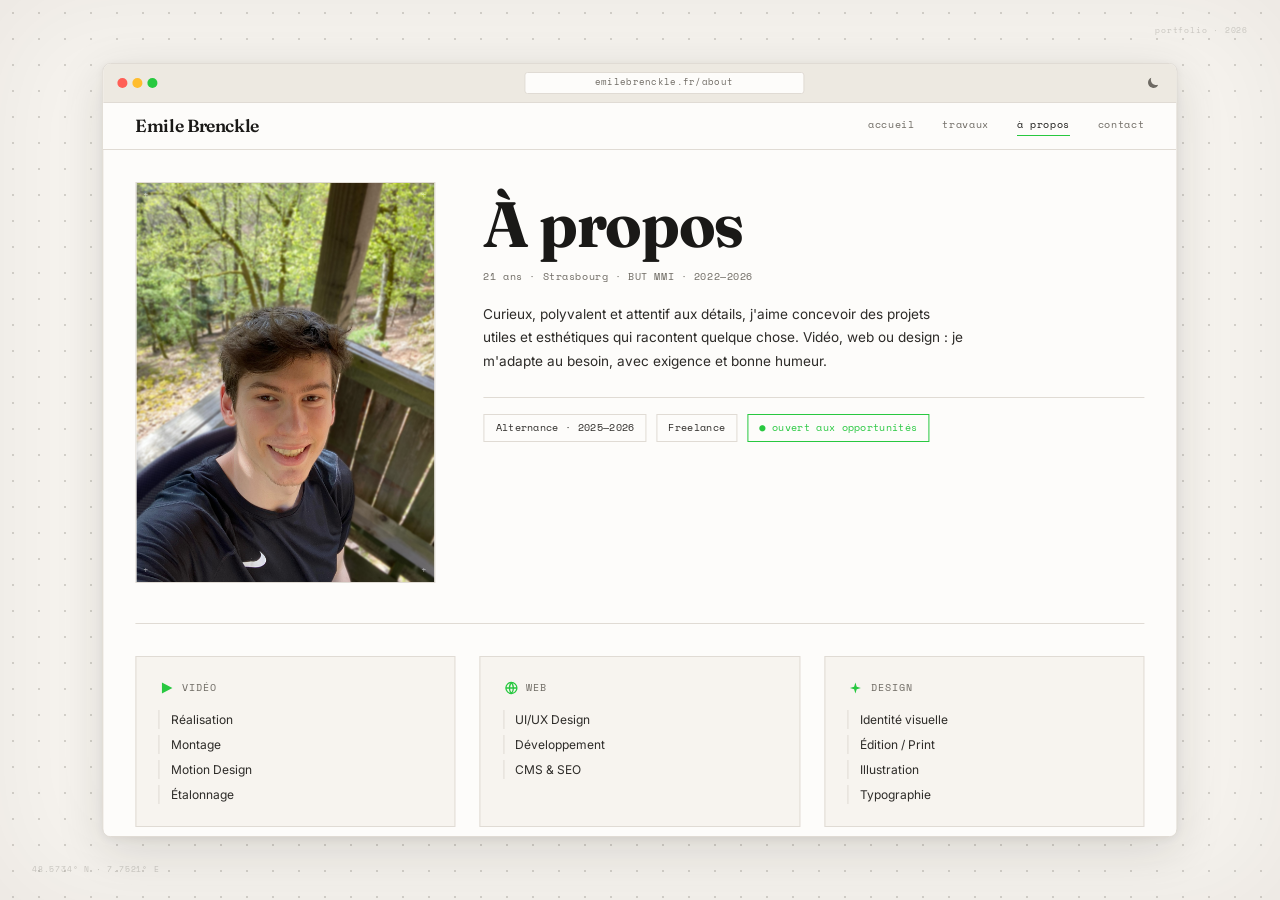
==== about.html @ 8795e7a4 "Initial commit — portfolio Emile Brenckle Site statique HTML/CSS/JS complet : accueil, travaux, à pr" ====
<!DOCTYPE html>
<html lang="fr">
<head>
  <meta charset="UTF-8"/>
  <meta name="viewport" content="width=device-width, initial-scale=1.0"/>
  <title>À propos — Emile Brenckle</title>
  <meta name="description" content="Emile Brenckle, 21 ans, Strasbourg. Étudiant BUT MMI polyvalent : vidéo, web, design graphique, motion design et 3D. Disponible en alternance et freelance."/>
  <link rel="stylesheet" href="css/styles.css"/>
</head>
<body>
<div class="page">
  <div class="browser">

    <div class="browser__bar">
      <div class="browser__dots">
        <div class="browser__dot browser__dot--red"></div>
        <div class="browser__dot browser__dot--yellow"></div>
        <div class="browser__dot browser__dot--green"></div>
      </div>
      <div class="browser__url">emilebrenckle.fr/about</div>
      <button class="theme-btn" id="theme-toggle" title="Mode sombre">☽</button>
    </div>

    <header class="site-header">
      <a href="index.html" class="site-logo">Emile Brenckle</a>
      <nav class="site-nav">
        <a href="index.html">accueil</a>
        <a href="work.html">travaux</a>
        <a href="about.html" class="active">à propos</a>
        <a href="contact.html">contact</a>
      </nav>
    </header>

    <main style="background:var(--white);padding:2rem">

      <!-- ── Two-column layout ─────────────────────────────────── -->
      <div class="about-layout" style="margin-bottom:2.5rem">

        <!-- Portrait -->
        <div id="portrait"></div>

        <!-- Bio -->
        <div style="display:flex;flex-direction:column;gap:1.5rem;padding-top:.5rem">
          <div>
            <h1 style="font-family:var(--hand);font-size:clamp(3rem,5vw,4rem);font-weight:700;color:var(--ink);line-height:1.05;letter-spacing:-.02em;margin-bottom:.7rem">
              À propos
            </h1>
            <p style="font-family:var(--mono);font-size:.6rem;color:var(--grey-mid);letter-spacing:.06em;margin-bottom:1.2rem">
              21 ans · Strasbourg · BUT MMI · 2022—2026
            </p>
            <p style="font-family:var(--body);font-size:.85rem;color:var(--ink-soft);line-height:1.7;max-width:480px">
              Curieux, polyvalent et attentif aux détails, j'aime concevoir des projets
              utiles et esthétiques qui racontent quelque chose. Vidéo, web ou design :
              je m'adapte au besoin, avec exigence et bonne humeur.
            </p>
          </div>

          <!-- Disponibilité -->
          <div style="display:flex;flex-wrap:wrap;gap:.6rem;padding-top:1rem;border-top:1px solid var(--grey-border)">
            <span style="font-family:var(--mono);font-size:.65rem;color:var(--ink-soft);border:1px solid var(--grey-border);padding:.3rem .7rem;letter-spacing:.03em">Alternance · 2025—2026</span>
            <span style="font-family:var(--mono);font-size:.65rem;color:var(--ink-soft);border:1px solid var(--grey-border);padding:.3rem .7rem;letter-spacing:.03em">Freelance</span>
            <span style="font-family:var(--mono);font-size:.65rem;color:var(--orange);border:1px solid var(--orange);padding:.3rem .7rem;letter-spacing:.03em">● ouvert aux opportunités</span>
          </div>
        </div>
      </div>

      <!-- ── Skills ─────────────────────────────────────────────── -->
      <hr class="sep" style="margin-bottom:2rem"/>

      <div class="grid-3">

        <div class="skill-card">
          <div class="skill-card__head">
            <span class="skill-card__icon"><svg width="14" height="14" viewBox="0 0 14 14" fill="none" xmlns="http://www.w3.org/2000/svg"><polygon points="2.5,1.5 13,7 2.5,12.5" fill="currentColor"/></svg></span>
            <span class="skill-card__title">vidéo</span>
          </div>
          <ul class="skill-card__list">
            <li>Réalisation</li>
            <li>Montage</li>
            <li>Motion Design</li>
            <li>Étalonnage</li>
          </ul>
        </div>

        <div class="skill-card">
          <div class="skill-card__head">
            <span class="skill-card__icon"><svg width="14" height="14" viewBox="0 0 14 14" fill="none" xmlns="http://www.w3.org/2000/svg"><circle cx="7" cy="7" r="5.5" stroke="currentColor" stroke-width="1.3"/><path d="M7 1.5C7 1.5 5 4 5 7C5 10 7 12.5 7 12.5M7 1.5C7 1.5 9 4 9 7C9 10 7 12.5 7 12.5M1.5 7H12.5" stroke="currentColor" stroke-width="1.3"/></svg></span>
            <span class="skill-card__title">web</span>
          </div>
          <ul class="skill-card__list">
            <li>UI/UX Design</li>
            <li>Développement</li>
            <li>CMS & SEO</li>
          </ul>
        </div>

        <div class="skill-card">
          <div class="skill-card__head">
            <span class="skill-card__icon"><svg width="14" height="14" viewBox="0 0 14 14" fill="none" xmlns="http://www.w3.org/2000/svg"><path d="M7 1.5L8.3 5.7L12.5 7L8.3 8.3L7 12.5L5.7 8.3L1.5 7L5.7 5.7Z" fill="currentColor"/></svg></span>
            <span class="skill-card__title">design</span>
          </div>
          <ul class="skill-card__list">
            <li>Identité visuelle</li>
            <li>Édition / Print</li>
            <li>Illustration</li>
            <li>Typographie</li>
          </ul>
        </div>

      </div>

      <!-- Stack technique -->
      <div style="margin-top:1.75rem;padding-top:1.5rem;border-top:1px solid var(--grey-border)">
        <span class="label" style="display:block;margin-bottom:1rem">outils</span>
        <div class="about-tools" style="display:flex;flex-wrap:wrap;gap:1rem;align-items:flex-start">
          <img src="img/icons/figma.svg" width="32" height="32" alt="Figma"/>
          <img src="img/icons/ai.svg" width="32" height="32" alt="Illustrator"/>
          <img src="img/icons/ps.svg" width="32" height="32" alt="Photoshop"/>
          <img src="img/icons/id.svg" width="32" height="32" alt="InDesign"/>
          <img src="img/icons/ae.svg" width="32" height="32" alt="After Effects"/>
          <img src="img/icons/pr.svg" width="32" height="32" alt="Premiere Pro"/>
        </div>
      </div>
    </main>

    <!-- Internal footer -->
    <div class="internal-footer" style="border-top:1px solid var(--grey-border);padding:.85rem 2rem;display:flex;justify-content:space-between;align-items:center;background:var(--white)">
      <span style="font-family:var(--mono);font-size:.6rem;color:var(--grey-mid);letter-spacing:.06em">en ce moment :</span>
      <span style="font-family:var(--hand);font-size:1.1rem;color:var(--ink)">
        Identité Silence ça Tourne → <span style="color:var(--orange)">2025</span>
      </span>
    </div>

    <footer class="site-footer">
      <span>© 2026 · Strasbourg</span>
      <div class="site-footer__links">
        <a href="https://www.instagram.com/emile_brk/" target="_blank" rel="noopener noreferrer">Instagram</a>
        <a href="https://www.linkedin.com/in/emile-brenckle" target="_blank" rel="noopener noreferrer">LinkedIn</a>
        <a href="mailto:emile.brenckle@gmail.com">Mail</a>
      </div>
      <span>Fait avec le cœur ♥</span>
    </footer>

  </div>
</div>

<script src="js/theme.js"></script>
<script src="js/projects.js"></script>
<script>
  document.getElementById('portrait').innerHTML = `
    <div style="position:relative;padding-top:133%;overflow:hidden;border:1px solid var(--grey-border)">
      <img src="img/IMG_Emile.jpg" alt="Emile Brenckle" style="position:absolute;inset:0;width:100%;height:100%;object-fit:cover;object-position:center top;display:block"/>
      <span style="position:absolute;top:5px;left:7px;font-family:var(--mono);font-size:.55rem;color:rgba(255,255,255,.5);pointer-events:none">+</span>
      <span style="position:absolute;top:5px;right:7px;font-family:var(--mono);font-size:.55rem;color:rgba(255,255,255,.5);pointer-events:none">+</span>
      <span style="position:absolute;bottom:5px;left:7px;font-family:var(--mono);font-size:.55rem;color:rgba(255,255,255,.5);pointer-events:none">+</span>
      <span style="position:absolute;bottom:5px;right:7px;font-family:var(--mono);font-size:.55rem;color:rgba(255,255,255,.5);pointer-events:none">+</span>
    </div>
  `;
</script>
</body>
</html>
---- css/styles.css ----
@import url('https://fonts.googleapis.com/css2?family=Caveat:wght@700&family=Fraunces:ital,opsz,wght@0,9..144,600;0,9..144,700;1,9..144,700&family=Inter:wght@400;500;600&family=Space+Mono:ital,wght@0,400;0,700;1,400&display=swap');

/* ─── Tokens ───────────────────────────────────────────────────────── */
:root {
  --cream:       #f7f4ef;
  --cream-dark:  #ede9e1;
  --ink:         #1a1917;
  --ink-soft:    #2d2b28;
  --grey-mid:    #6e6a63;
  --grey-light:  #d4cfca;
  --grey-border: #e0dbd4;
  --orange:      #28c840;
  --orange-lt:   #34d058;
  --white:       #fdfcfa;
  --hand:        'Fraunces', serif;
  --mono:        'Space Mono', monospace;
  --body:        'Inter', sans-serif;
  --ease:        cubic-bezier(.4,0,.2,1);
}

/* ─── Dark mode tokens ─────────────────────────────────────────────── */
[data-theme="dark"] {
  --cream:       #1c1b19;
  --cream-dark:  #131211;
  --ink:         #f0ece5;
  --ink-soft:    #d4cfc7;
  --grey-mid:    #8a8680;
  --grey-light:  #3a3835;
  --grey-border: #2e2c28;
  --white:       #211f1d;
}
/* Fraunces en dark : légèrement plus lourd pour compenser les déliés */
[data-theme="dark"] [style*="var(--hand)"],
[data-theme="dark"] .site-logo,
[data-theme="dark"] .card__title {
  font-weight: 700;
  -webkit-font-smoothing: antialiased;
}

[data-theme="dark"] .page {
  background-image: radial-gradient(circle, rgba(200,195,188,.14) 1.3px, transparent 1.3px);
  box-shadow: inset 0 0 120px rgba(0,0,0,.25);
}

[data-theme="dark"] .browser {
  box-shadow: 0 12px 48px rgba(0,0,0,.45), 0 2px 8px rgba(0,0,0,.25);
}

/* ─── Theme toggle button ──────────────────────────────────────────── */
.theme-btn {
  position: absolute;
  right: .85rem;
  top: 50%;
  transform: translateY(-50%);
  background: none;
  border: none;
  font-size: .85rem;
  line-height: 1;
  cursor: pointer;
  color: var(--grey-mid);
  padding: 2px 4px;
  border-radius: 3px;
  transition: color .2s, background .2s;
  display: flex;
  align-items: center;
  justify-content: center;
}
.theme-btn:hover { color: var(--ink); background: var(--grey-border); }

/* ─── Reset ────────────────────────────────────────────────────────── */
*, *::before, *::after { box-sizing: border-box; margin: 0; padding: 0; }
html { font-size: 16px; -webkit-font-smoothing: antialiased; }
body {
  background: var(--cream);
  color: var(--ink);
  font-family: var(--mono);
  font-size: .75rem;
  line-height: 1.6;
  overflow: hidden;
}
a { color: inherit; text-decoration: none; }
img, video { display: block; max-width: 100%; }
button { font-family: inherit; cursor: pointer; }

/* ─── Page canvas ──────────────────────────────────────────────────── */
@keyframes fadeUp {
  from { opacity: 0; transform: translate(-50%, calc(-50% + 14px)); }
  to   { opacity: 1; transform: translate(-50%, -50%); }
}
@keyframes wordUp {
  from { opacity: 0; transform: translateY(20px); }
  to   { opacity: 1; transform: translateY(0); }
}
.hero-word {
  display: block;
  animation: wordUp .6s var(--ease) both;
}
.hero-word:nth-child(1) { animation-delay: .2s; }
.hero-word:nth-child(2) { animation-delay: .38s; }

.tool-badge {
  font-family: var(--mono);
  font-size: .58rem;
  color: var(--ink-soft);
  border: 1px solid var(--grey-border);
  padding: .2rem .55rem;
  letter-spacing: .04em;
  transition: border-color .2s, color .2s;
}
.tool-badge:hover { border-color: var(--orange); color: var(--orange); }

.page {
  position: fixed;
  inset: 0;
  overflow: hidden;
  cursor: crosshair;
  background-color: var(--cream);
  background-image:
    radial-gradient(circle, rgba(138,134,127,.32) 1.3px, transparent 1.3px);
  background-size: 26px 26px;
  box-shadow: inset 0 0 120px rgba(26,25,23,.06);
}

.page::before {
  content: '48.5734° N · 7.7521° E';
  position: absolute;
  bottom: 1.5rem; left: 2rem;
  font-family: 'Space Mono', monospace;
  font-size: .5rem;
  color: rgba(138,134,127,.4);
  letter-spacing: .1em;
  pointer-events: none;
}
.page::after {
  content: 'portfolio · 2026';
  position: absolute;
  top: 1.5rem; right: 2rem;
  font-family: 'Space Mono', monospace;
  font-size: .5rem;
  color: rgba(138,134,127,.4);
  letter-spacing: .1em;
  pointer-events: none;
}

/* ─── Browser frame ────────────────────────────────────────────────── */
.browser {
  background: var(--white);
  border: 1px solid var(--grey-border);
  border-radius: 8px;
  box-shadow: 0 12px 48px rgba(26,25,23,.14), 0 2px 8px rgba(26,25,23,.06);
  overflow: hidden;
  position: absolute;
  top: 50%; left: 50%;
  transform: translate(-50%, -50%);
  width: 84vw;
  max-width: 1440px;
  max-height: 86vh;
  display: flex;
  flex-direction: column;
  animation: none;
  cursor: auto;
  transition: box-shadow .25s var(--ease);
}
@media (min-width: 601px) {
  .browser { animation: fadeUp .5s var(--ease) both; }
}

.browser.is-dragging {
  box-shadow: 0 28px 80px rgba(26,25,23,.22), 0 8px 24px rgba(26,25,23,.1);
  transition: none;
}

.browser__scroll {
  flex: 1;
  overflow-y: auto;
  overflow-x: hidden;
  min-height: 0;
}
.browser__scroll::-webkit-scrollbar { width: 4px; }
.browser__scroll::-webkit-scrollbar-track { background: transparent; }
.browser__scroll::-webkit-scrollbar-thumb { background: var(--grey-border); border-radius: 2px; }

.browser__bar {
  background: var(--cream-dark);
  border-bottom: 1px solid var(--grey-border);
  padding: .5rem .85rem;
  display: flex;
  align-items: center;
  gap: .5rem;
  min-height: 32px;
  cursor: grab;
  flex-shrink: 0;
  position: relative;
}
.browser__bar:active { cursor: grabbing; }
.browser__bar:hover::after {
  content: 'glisser';
  position: absolute;
  top: 2px; left: 50%; transform: translateX(-50%);
  font-family: 'Space Mono', monospace;
  font-size: .42rem;
  letter-spacing: .1em;
  color: var(--grey-light);
  pointer-events: none;
  text-transform: uppercase;
}

/* Resize handle */
.browser__resize {
  position: absolute;
  bottom: 0; right: 0;
  width: 18px; height: 18px;
  cursor: se-resize;
  z-index: 10;
  opacity: .35;
  transition: opacity .2s;
  border-right: 2px solid var(--grey-mid);
  border-bottom: 2px solid var(--grey-mid);
  border-radius: 0 0 6px 0;
  pointer-events: all;
}
.browser__resize:hover { opacity: .8; }

/* Canvas cursor dot */
.canvas-dot {
  position: fixed;
  top: -4px; left: -4px;
  width: 8px; height: 8px;
  border: 1px solid rgba(138,134,127,.55);
  border-radius: 50%;
  pointer-events: none;
  opacity: 0;
  transition: opacity .15s;
  z-index: 0;
  will-change: transform;
}
.browser__dots { display: flex; gap: 5px; flex-shrink: 0; }
.browser__dot {
  width: 10px; height: 10px;
  border-radius: 50%;
}
.browser__dot--red    { background: #ff5f56; }
.browser__dot--yellow { background: #ffbd2e; }
.browser__dot--green  { background: #27c93f; }
.browser__url {
  flex: 1;
  text-align: center;
  font-family: var(--mono);
  font-size: .58rem;
  color: var(--grey-mid);
  letter-spacing: .03em;
  background: var(--white);
  border: 1px solid var(--grey-border);
  border-radius: 3px;
  padding: .15rem .5rem;
  max-width: 280px;
  margin: 0 auto;
}

/* ─── Site header ──────────────────────────────────────────────────── */
.site-header {
  position: sticky;
  top: 0;
  z-index: 10;
  background: var(--white);
  border-bottom: 1px solid var(--grey-border);
  padding: .85rem 2rem;
  display: flex;
  align-items: center;
  justify-content: space-between;
}
.site-logo {
  font-family: var(--hand);
  font-size: 1.1rem;
  font-weight: 600;
  font-optical-sizing: auto;
  letter-spacing: -.02em;
  color: var(--ink);
  line-height: 1;
}
.site-nav { display: flex; gap: 1.75rem; }
.site-nav a {
  font-family: var(--mono);
  font-size: .65rem;
  letter-spacing: .06em;
  text-transform: lowercase;
  color: var(--grey-mid);
  transition: color .2s var(--ease);
  position: relative;
  padding-bottom: 3px;
}
.site-nav a:hover { color: var(--ink); }
.site-nav a.active {
  color: var(--ink);
}
.site-nav a.active::after {
  content: '';
  position: absolute;
  bottom: 0; left: 0; right: 0;
  height: 1px;
  background: var(--orange);
}

/* ─── Site footer ──────────────────────────────────────────────────── */
.site-footer {
  border-top: 1px solid var(--grey-border);
  padding: .8rem 2rem;
  display: flex;
  align-items: center;
  justify-content: space-between;
  font-family: var(--mono);
  font-size: .62rem;
  color: var(--grey-mid);
  letter-spacing: .04em;
  flex-wrap: wrap;
  gap: .5rem;
}
.site-footer__links { display: flex; gap: 1.25rem; }
.site-footer__links a { transition: color .2s; }
.site-footer__links a:hover { color: var(--orange); }

/* ─── Fraunces optical sizing global ──────────────────────────────── */
[style*="var(--hand)"], .site-logo, .card__title {
  font-optical-sizing: auto;
}

/* ─── Section label ────────────────────────────────────────────────── */
.label {
  font-family: var(--mono);
  font-size: .65rem;
  letter-spacing: .08em;
  text-transform: uppercase;
  color: var(--grey-mid);
}
.label::before { content: '— '; }

/* ─── Orange link ──────────────────────────────────────────────────── */
.link-orange {
  color: var(--orange);
  font-family: var(--mono);
  font-size: .7rem;
  letter-spacing: .04em;
  text-transform: uppercase;
  display: inline-flex;
  align-items: center;
  gap: .2rem;
  position: relative;
}
.link-orange::after {
  content: '';
  position: absolute;
  bottom: -1px; left: 0;
  width: 0; height: 1px;
  background: var(--orange);
  transition: width .22s var(--ease);
}
.link-orange:hover { color: var(--orange-lt); }
.link-orange:hover::after { width: 100%; }

/* ─── Primary CTA button ───────────────────────────────────────────── */
.cta-btn {
  display: inline-flex;
  align-items: center;
  gap: .45rem;
  padding: .6rem 1.15rem;
  background: var(--orange);
  color: #fff;
  font-family: var(--mono);
  font-size: .7rem;
  letter-spacing: .05em;
  text-transform: uppercase;
  border-radius: 3px;
  transition: background .2s var(--ease), transform .15s var(--ease);
}
.cta-btn:hover { background: var(--orange-lt); transform: translateY(-1px); }

/* ─── Scroll hint ──────────────────────────────────────────────────── */
@keyframes scrollBounce {
  0%, 100% { transform: translateY(0); opacity: .5; }
  50%       { transform: translateY(5px); opacity: 1; }
}
.scroll-hint {
  display: inline-flex;
  flex-direction: column;
  align-items: center;
  gap: .25rem;
  font-family: var(--mono);
  font-size: .55rem;
  color: var(--grey-mid);
  letter-spacing: .08em;
  text-transform: uppercase;
  animation: scrollBounce 2.2s ease-in-out infinite;
  pointer-events: none;
  user-select: none;
}

/* ─── Media placeholder ────────────────────────────────────────────── */
.media {
  position: relative;
  background: var(--cream-dark);
  border: 1px solid var(--grey-border);
  overflow: hidden;
}
.media__svg {
  position: absolute;
  inset: 0;
  width: 100%; height: 100%;
  pointer-events: none;
}
.media__corner {
  position: absolute;
  font-family: var(--mono);
  font-size: .55rem;
  color: var(--grey-mid);
  line-height: 1;
  pointer-events: none;
}
.media__corner--tl { top: 5px; left: 7px; }
.media__corner--tr { top: 5px; right: 7px; }
.media__corner--bl { bottom: 5px; left: 7px; }
.media__corner--br { bottom: 5px; right: 7px; }
.media__label {
  position: absolute;
  inset: 0;
  display: flex; align-items: center; justify-content: center;
  font-family: var(--mono);
  font-size: .58rem;
  color: var(--grey-mid);
  letter-spacing: .08em;
  text-transform: uppercase;
  opacity: .7;
}

/* ratio helpers */
.media--16-9  { padding-top: 56.25%; }
.media--21-9  { padding-top: 42.85%; }
.media--4-3   { padding-top: 75%; }
.media--3-4   { padding-top: 133.33%; }
.media--1-1   { padding-top: 100%; }

/* ─── Project card ─────────────────────────────────────────────────── */
.card {
  display: block;
  cursor: pointer;
  transition: transform .22s var(--ease);
  text-decoration: none;
  color: inherit;
}
.card:hover { transform: translateY(-3px); }
.card:hover .card__media { border-color: var(--orange); }
.card:hover .card__cta { opacity: 1; }

.card__media {
  border: 1px solid var(--grey-border);
  transition: border-color .22s var(--ease);
  position: relative;
  overflow: hidden;
}
.card__cta {
  opacity: 0;
  transition: opacity .22s var(--ease);
  position: absolute;
  bottom: .75rem; right: .75rem;
  background: var(--orange);
  color: var(--white);
  font-family: var(--mono);
  font-size: .55rem;
  letter-spacing: .06em;
  text-transform: uppercase;
  padding: .22rem .55rem;
}
.card__meta {
  display: flex;
  justify-content: space-between;
  font-family: var(--mono);
  font-size: .62rem;
  color: var(--grey-mid);
  letter-spacing: .04em;
  margin-top: .55rem;
  margin-bottom: .2rem;
}
.card__title {
  font-family: var(--hand);
  font-size: 1.3rem;
  font-weight: 600;
  font-optical-sizing: auto;
  letter-spacing: -.02em;
  color: var(--ink);
  line-height: 1.15;
}
.card__desc {
  font-family: var(--body);
  font-size: .75rem;
  color: var(--grey-mid);
  line-height: 1.65;
  margin-top: .3rem;
}

/* ─── Filter buttons ───────────────────────────────────────────────── */
.filters { display: flex; gap: .4rem; flex-wrap: wrap; }
.filter {
  font-family: var(--mono);
  font-size: .65rem;
  letter-spacing: .05em;
  text-transform: uppercase;
  padding: .28rem .7rem;
  border: 1px solid var(--grey-border);
  background: transparent;
  color: var(--grey-mid);
  transition: all .2s var(--ease);
}
.filter:hover { border-color: var(--ink); color: var(--ink); }
.filter.is-active { background: var(--ink); color: var(--white); border-color: var(--ink); }

/* ─── Separator ────────────────────────────────────────────────────── */
.sep {
  border: none;
  border-top: 1px solid var(--grey-border);
}

/* ─── Skill card ───────────────────────────────────────────────────── */
.skill-card {
  padding: 1.4rem;
  border: 1px solid var(--grey-border);
  background: var(--cream);
}
.skill-card__head {
  display: flex; align-items: center; gap: .45rem;
  margin-bottom: .9rem;
}
.skill-card__icon { color: var(--orange); display: flex; align-items: center; justify-content: center; width: 1rem; height: 1rem; flex-shrink: 0; }
.skill-card__icon svg { display: block; }
.skill-card__title {
  font-family: var(--mono);
  font-size: .6rem;
  letter-spacing: .1em;
  text-transform: uppercase;
  color: var(--grey-mid);
}
.skill-card__list { list-style: none; display: flex; flex-direction: column; gap: .35rem; }
.skill-card__list li {
  font-family: var(--body);
  font-size: .75rem;
  color: var(--ink-soft);
  padding-left: .7rem;
  border-left: 1px solid var(--grey-border);
}

/* ─── Load more button ─────────────────────────────────────────────── */
.btn-load {
  width: 100%;
  padding: .9rem;
  border: 1px solid var(--grey-border);
  background: transparent;
  font-family: var(--mono);
  font-size: .65rem;
  letter-spacing: .1em;
  text-transform: uppercase;
  color: var(--ink);
  transition: all .2s var(--ease);
  margin-top: 1.5rem;
}
.btn-load:hover {
  border-color: var(--ink);
  background: var(--cream);
}

/* ─── Grids ─────────────────────────────────────────────────────────── */
.grid-2 { display: grid; grid-template-columns: 1fr 1fr; gap: 1.5rem; }
.grid-3 { display: grid; grid-template-columns: repeat(3, 1fr); gap: 1.5rem; }
.grid-hero { display: grid; grid-template-columns: 1fr 1fr; gap: 3rem; }

/* ─── Responsive ───────────────────────────────────────────────────── */
@media (max-width: 900px) {
  .grid-3 { grid-template-columns: 1fr 1fr; }
  .grid-hero { grid-template-columns: 1fr; gap: 2rem; }
}
@media (max-width: 600px) {
  /* ── Scroll : libère le défilement natif sur mobile ── */
  body    { overflow-y: auto; padding: 0; scrollbar-width: none; -ms-overflow-style: none; }
  body::-webkit-scrollbar { display: none; }
  .page   { position: relative; overflow: visible; min-height: 100vh; padding: 2.5rem 1.25rem 1.25rem; box-sizing: border-box; }
  .page::before, .page::after { display: none; }
  .browser {
    position: relative;
    top: auto; left: auto;
    transform: none;
    width: 100%;
    max-height: none;
    height: auto;
    opacity: 1;
    overflow-x: hidden;
  }

  .grid-2, .grid-3 { grid-template-columns: 1fr; }
  .site-header { padding: .75rem 1rem; }
  .site-footer { padding: .85rem 1rem; flex-direction: row; justify-content: center; align-items: center; gap: 1.25rem; flex-wrap: nowrap; }
  .site-footer > span:first-child { display: none; }
  .site-footer > span:last-child { display: none; }
  .site-footer__links { justify-content: center; gap: 1.25rem; }
  .browser__url { font-size: .52rem; position: absolute; left: 50%; transform: translateX(-50%); width: 55%; white-space: nowrap; overflow: hidden; text-overflow: ellipsis; }
  .browser__dots { display: none; }
  .site-nav { gap: 1rem; }
  .site-logo { display: none; }
  .site-header { justify-content: center; }

  /* Outils : icônes plus petites pour tenir sur une ligne */
  .about-tools { gap: .6rem; }
  .about-tools img { width: 26px !important; height: 26px !important; }

  /* En ce moment : empilé et centré */
  .internal-footer { flex-direction: column !important; align-items: center !important; text-align: center; gap: .3rem; padding: .75rem 1rem !important; }
}

/* ─── About 2-col ──────────────────────────────────────────────────── */
.about-layout {
  display: grid;
  grid-template-columns: 300px 1fr;
  gap: 3rem;
}
@media (max-width: 768px) {
  .about-layout { grid-template-columns: 1fr; }
}

/* ─── Contact layout ───────────────────────────────────────────────── */
.contact-layout {
  display: grid;
  grid-template-columns: 1fr auto;
  gap: 4rem;
  align-items: start;
}
@media (max-width: 700px) {
  .contact-layout { grid-template-columns: 1fr; gap: 2rem; }
}

/* ─── Scrollbar ────────────────────────────────────────────────────── */
::-webkit-scrollbar { width: 4px; }
::-webkit-scrollbar-track { background: var(--cream); }
::-webkit-scrollbar-thumb { background: var(--grey-light); border-radius: 2px; }
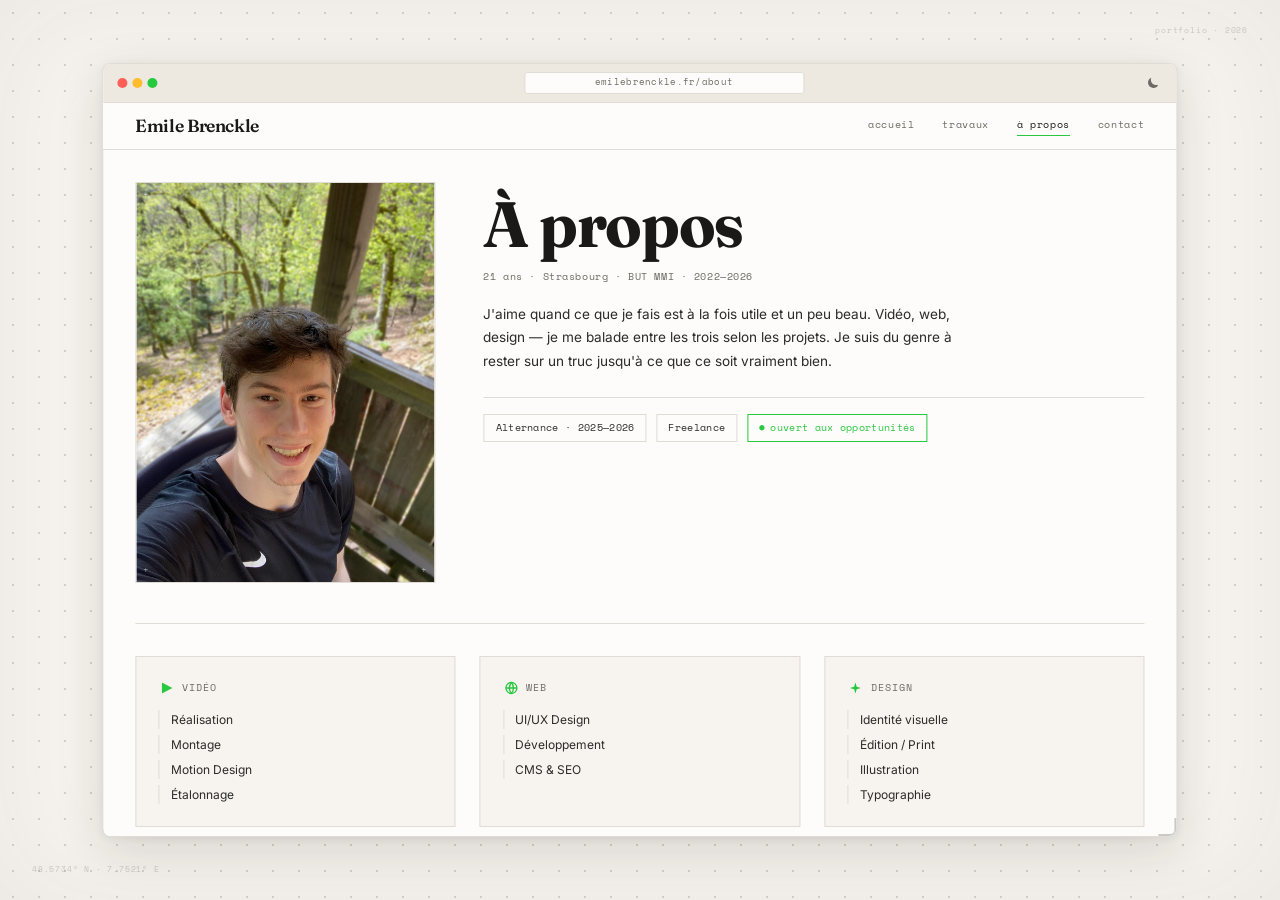
==== commit dc7fc548: "Améliore transitions, corrige bugs console et humanise les textes - Corrige ReferenceError : page.ap" ====
--- a/about.html
+++ b/about.html
@@ -49,9 +49,9 @@
               21 ans · Strasbourg · BUT MMI · 2022—2026
             </p>
             <p style="font-family:var(--body);font-size:.85rem;color:var(--ink-soft);line-height:1.7;max-width:480px">
-              Curieux, polyvalent et attentif aux détails, j'aime concevoir des projets
-              utiles et esthétiques qui racontent quelque chose. Vidéo, web ou design :
-              je m'adapte au besoin, avec exigence et bonne humeur.
+              J'aime quand ce que je fais est à la fois utile et un peu beau.
+              Vidéo, web, design — je me balade entre les trois selon les projets.
+              Je suis du genre à rester sur un truc jusqu'à ce que ce soit vraiment bien.
             </p>
           </div>
 
@@ -59,7 +59,7 @@
           <div style="display:flex;flex-wrap:wrap;gap:.6rem;padding-top:1rem;border-top:1px solid var(--grey-border)">
             <span style="font-family:var(--mono);font-size:.65rem;color:var(--ink-soft);border:1px solid var(--grey-border);padding:.3rem .7rem;letter-spacing:.03em">Alternance · 2025—2026</span>
             <span style="font-family:var(--mono);font-size:.65rem;color:var(--ink-soft);border:1px solid var(--grey-border);padding:.3rem .7rem;letter-spacing:.03em">Freelance</span>
-            <span style="font-family:var(--mono);font-size:.65rem;color:var(--orange);border:1px solid var(--orange);padding:.3rem .7rem;letter-spacing:.03em">● ouvert aux opportunités</span>
+            <span style="font-family:var(--mono);font-size:.65rem;color:var(--orange);border:1px solid var(--orange);padding:.3rem .7rem;letter-spacing:.03em;display:inline-flex;align-items:center;gap:.35rem"><span class="status-dot" style="font-size:.55rem;line-height:1">●</span>ouvert aux opportunités</span>
           </div>
         </div>
       </div>
@@ -144,12 +144,13 @@
   </div>
 </div>
 
+<script src="js/animations.js"></script>
 <script src="js/theme.js"></script>
 <script src="js/projects.js"></script>
 <script>
   document.getElementById('portrait').innerHTML = `
     <div style="position:relative;padding-top:133%;overflow:hidden;border:1px solid var(--grey-border)">
-      <img src="img/IMG_Emile.jpg" alt="Emile Brenckle" style="position:absolute;inset:0;width:100%;height:100%;object-fit:cover;object-position:center top;display:block"/>
+      <img src="img/IMG_Emile.jpg" alt="Emile Brenckle" style="position:absolute;top:0;left:0;width:100%;height:100%;object-fit:cover;object-position:center top;display:block"/>
       <span style="position:absolute;top:5px;left:7px;font-family:var(--mono);font-size:.55rem;color:rgba(255,255,255,.5);pointer-events:none">+</span>
       <span style="position:absolute;top:5px;right:7px;font-family:var(--mono);font-size:.55rem;color:rgba(255,255,255,.5);pointer-events:none">+</span>
       <span style="position:absolute;bottom:5px;left:7px;font-family:var(--mono);font-size:.55rem;color:rgba(255,255,255,.5);pointer-events:none">+</span>
--- a/css/styles.css
+++ b/css/styles.css
@@ -82,6 +82,15 @@
 img, video { display: block; max-width: 100%; }
 button { font-family: inherit; cursor: pointer; }
 
+/* ─── Transition d'entrée (CSS — avant que JS charge) ─────────────── */
+@keyframes page-in {
+  from { opacity: 0; }
+  to   { opacity: 1; }
+}
+html {
+  animation: page-in .32s ease both;
+}
+
 /* ─── Page canvas ──────────────────────────────────────────────────── */
 @keyframes fadeUp {
   from { opacity: 0; transform: translate(-50%, calc(-50% + 14px)); }
@@ -175,10 +184,11 @@
   overflow-y: auto;
   overflow-x: hidden;
   min-height: 0;
-}
-.browser__scroll::-webkit-scrollbar { width: 4px; }
-.browser__scroll::-webkit-scrollbar-track { background: transparent; }
-.browser__scroll::-webkit-scrollbar-thumb { background: var(--grey-border); border-radius: 2px; }
+  -webkit-overflow-scrolling: touch;
+  scroll-behavior: smooth;
+}
+.browser__scroll::-webkit-scrollbar { display: none; }
+.browser__scroll { scrollbar-width: none; -ms-overflow-style: none; }
 
 .browser__bar {
   background: var(--cream-dark);
@@ -277,7 +287,9 @@
   letter-spacing: -.02em;
   color: var(--ink);
   line-height: 1;
-}
+  transition: opacity .2s var(--ease);
+}
+.site-logo:hover { opacity: .7; }
 .site-nav { display: flex; gap: 1.75rem; }
 .site-nav a {
   font-family: var(--mono);
@@ -633,6 +645,36 @@
   .contact-layout { grid-template-columns: 1fr; gap: 2rem; }
 }
 
+/* ─── Status dot pulse ─────────────────────────────────────────────── */
+@keyframes pulse-dot {
+  0%, 100% { opacity: 1; transform: scale(1); }
+  50%       { opacity: .3; transform: scale(.75); }
+}
+.status-dot {
+  animation: pulse-dot 1.8s ease-in-out infinite;
+  display: inline-flex;
+}
+
+/* ─── Scroll reveal ────────────────────────────────────────────────── */
+.reveal {
+  opacity: 0;
+  transform: translateY(18px);
+  transition: opacity .5s var(--ease), transform .5s var(--ease);
+}
+.reveal.revealed {
+  opacity: 1;
+  transform: none;
+}
+
+/* ─── Card image zoom ──────────────────────────────────────────────── */
+.card__media img {
+  transition: transform .45s var(--ease);
+  will-change: transform;
+}
+.card:hover .card__media img {
+  transform: scale(1.05);
+}
+
 /* ─── Scrollbar ────────────────────────────────────────────────────── */
 ::-webkit-scrollbar { width: 4px; }
 ::-webkit-scrollbar-track { background: var(--cream); }
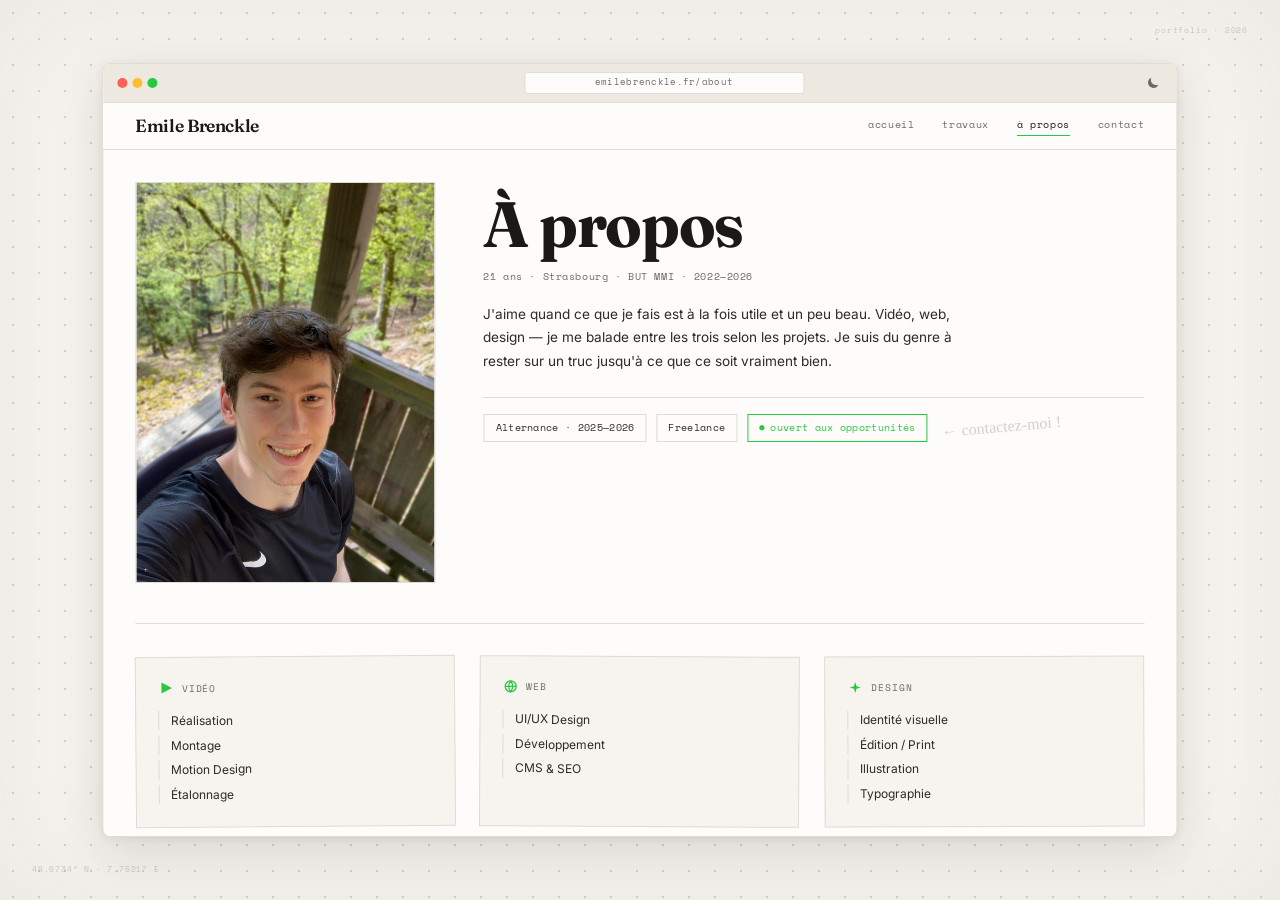
==== commit 106fb223: "Visuel : annotations Caveat, rotation cards hover, skill cards penchées Co-Authored-By: Claude Sonne" ====
--- a/about.html
+++ b/about.html
@@ -56,10 +56,11 @@
           </div>
 
           <!-- Disponibilité -->
-          <div style="display:flex;flex-wrap:wrap;gap:.6rem;padding-top:1rem;border-top:1px solid var(--grey-border)">
+          <div style="display:flex;flex-wrap:wrap;gap:.6rem;padding-top:1rem;border-top:1px solid var(--grey-border);align-items:center">
             <span style="font-family:var(--mono);font-size:.65rem;color:var(--ink-soft);border:1px solid var(--grey-border);padding:.3rem .7rem;letter-spacing:.03em">Alternance · 2025—2026</span>
             <span style="font-family:var(--mono);font-size:.65rem;color:var(--ink-soft);border:1px solid var(--grey-border);padding:.3rem .7rem;letter-spacing:.03em">Freelance</span>
             <span style="font-family:var(--mono);font-size:.65rem;color:var(--orange);border:1px solid var(--orange);padding:.3rem .7rem;letter-spacing:.03em;display:inline-flex;align-items:center;gap:.35rem"><span class="status-dot" style="font-size:.55rem;line-height:1">●</span>ouvert aux opportunités</span>
+            <span class="annot" style="font-size:1rem;color:var(--grey-light);transform:rotate(-5deg);margin-left:.25rem">← contactez-moi !</span>
           </div>
         </div>
       </div>
--- a/css/styles.css
+++ b/css/styles.css
@@ -82,6 +82,14 @@
 img, video { display: block; max-width: 100%; }
 button { font-family: inherit; cursor: pointer; }
 
+/* ─── Annotation manuscrite (Caveat) ──────────────────────────────── */
+.annot {
+  font-family: 'Caveat', cursive;
+  font-weight: 400;
+  display: inline-block;
+  line-height: 1.3;
+}
+
 /* ─── Transition d'entrée (CSS — avant que JS charge) ─────────────── */
 @keyframes page-in {
   from { opacity: 0; }
@@ -174,10 +182,6 @@
   .browser { animation: fadeUp .5s var(--ease) both; }
 }
 
-.browser.is-dragging {
-  box-shadow: 0 28px 80px rgba(26,25,23,.22), 0 8px 24px rgba(26,25,23,.1);
-  transition: none;
-}
 
 .browser__scroll {
   flex: 1;
@@ -198,52 +202,43 @@
   align-items: center;
   gap: .5rem;
   min-height: 32px;
-  cursor: grab;
+  cursor: default;
   flex-shrink: 0;
   position: relative;
 }
-.browser__bar:active { cursor: grabbing; }
-.browser__bar:hover::after {
-  content: 'glisser';
-  position: absolute;
-  top: 2px; left: 50%; transform: translateX(-50%);
-  font-family: 'Space Mono', monospace;
-  font-size: .42rem;
-  letter-spacing: .1em;
-  color: var(--grey-light);
-  pointer-events: none;
-  text-transform: uppercase;
-}
-
-/* Resize handle */
-.browser__resize {
-  position: absolute;
-  bottom: 0; right: 0;
-  width: 18px; height: 18px;
-  cursor: se-resize;
-  z-index: 10;
-  opacity: .35;
-  transition: opacity .2s;
-  border-right: 2px solid var(--grey-mid);
-  border-bottom: 2px solid var(--grey-mid);
-  border-radius: 0 0 6px 0;
-  pointer-events: all;
-}
-.browser__resize:hover { opacity: .8; }
-
-/* Canvas cursor dot */
-.canvas-dot {
-  position: fixed;
-  top: -4px; left: -4px;
-  width: 8px; height: 8px;
-  border: 1px solid rgba(138,134,127,.55);
-  border-radius: 50%;
-  pointer-events: none;
-  opacity: 0;
-  transition: opacity .15s;
-  z-index: 0;
-  will-change: transform;
-}
+
+/* ── Easter egg : dossier de bureau ─────────────────────────────── */
+.desktop-folder {
+  position: absolute;       /* coordonnées calculées en JS */
+  display: flex;
+  flex-direction: column;
+  align-items: center;
+  gap: .4rem;
+  pointer-events: none;     /* inactif quand la fenêtre le couvre */
+  user-select: none;
+  transform-origin: center bottom;
+}
+.desktop-folder.is-minimized {
+  pointer-events: all;      /* actif une fois la fenêtre réduite */
+  cursor: pointer;
+}
+.desktop-folder__icon {
+  width: 56px; height: 44px;
+  filter: drop-shadow(0 3px 8px rgba(0,0,0,.22));
+}
+.desktop-folder__label {
+  font-family: var(--mono);
+  font-size: .5rem;
+  color: var(--ink);
+  letter-spacing: .07em;
+  text-transform: uppercase;
+  background: rgba(245,166,35,.15);
+  padding: .12rem .4rem;
+  border-radius: 2px;
+  white-space: nowrap;
+}
+@media (max-width: 600px) { .desktop-folder { display: none; } }
+
 .browser__dots { display: flex; gap: 5px; flex-shrink: 0; }
 .browser__dot {
   width: 10px; height: 10px;
@@ -386,6 +381,29 @@
 }
 .cta-btn:hover { background: var(--orange-lt); transform: translateY(-1px); }
 
+.hero-ctas {
+  display: flex;
+  align-items: center;
+  gap: 1.25rem;
+  margin-top: .25rem;
+}
+@media (max-width: 480px) {
+  .hero-ctas {
+    flex-direction: column;
+    align-items: stretch;
+    gap: .75rem;
+  }
+  .hero-ctas .cta-btn {
+    justify-content: center;
+    padding: .8rem 1.2rem;
+    font-size: .72rem;
+  }
+  .hero-ctas .link-orange {
+    text-align: center;
+    font-size: .72rem;
+  }
+}
+
 /* ─── Scroll hint ──────────────────────────────────────────────────── */
 @keyframes scrollBounce {
   0%, 100% { transform: translateY(0); opacity: .5; }
@@ -458,7 +476,8 @@
   text-decoration: none;
   color: inherit;
 }
-.card:hover { transform: translateY(-3px); }
+.card:hover { transform: translateY(-4px) rotate(-.5deg); }
+.card.revealed:hover { transform: translateY(-4px) rotate(-.5deg); }
 .card:hover .card__media { border-color: var(--orange); }
 .card:hover .card__cta { opacity: 1; }
 
@@ -655,6 +674,18 @@
   display: inline-flex;
 }
 
+/* ─── Skill cards : légères rotations naturelles ───────────────────── */
+.skill-card.revealed:nth-child(1) { transform: rotate(-.45deg); }
+.skill-card.revealed:nth-child(2) { transform: rotate(.3deg); }
+.skill-card.revealed:nth-child(3) { transform: rotate(-.2deg); }
+
+/* ─── Scroll hint bounce ────────────────────────────────────────────── */
+@keyframes hint-bounce {
+  0%, 100% { transform: translateY(0); }
+  50%       { transform: translateY(4px); }
+}
+.scroll-hint { animation: hint-bounce 1.8s ease-in-out infinite; }
+
 /* ─── Scroll reveal ────────────────────────────────────────────────── */
 .reveal {
   opacity: 0;
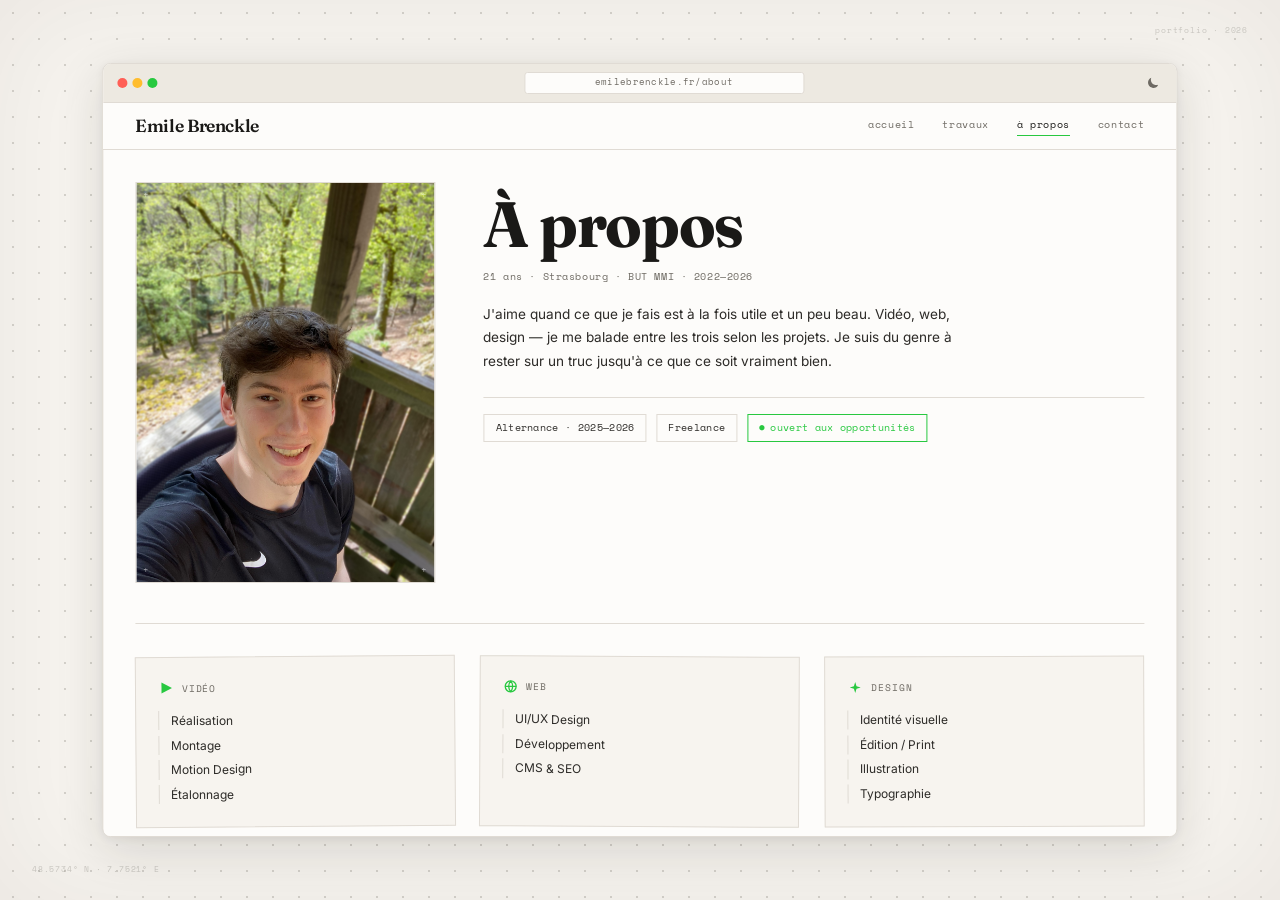
==== commit c03fdf89: "About : suppression annotation 'contactez-moi' Co-Authored-By: Claude Sonnet 4.6 <noreply@anthropic." ====
--- a/about.html
+++ b/about.html
@@ -60,7 +60,6 @@
             <span style="font-family:var(--mono);font-size:.65rem;color:var(--ink-soft);border:1px solid var(--grey-border);padding:.3rem .7rem;letter-spacing:.03em">Alternance · 2025—2026</span>
             <span style="font-family:var(--mono);font-size:.65rem;color:var(--ink-soft);border:1px solid var(--grey-border);padding:.3rem .7rem;letter-spacing:.03em">Freelance</span>
             <span style="font-family:var(--mono);font-size:.65rem;color:var(--orange);border:1px solid var(--orange);padding:.3rem .7rem;letter-spacing:.03em;display:inline-flex;align-items:center;gap:.35rem"><span class="status-dot" style="font-size:.55rem;line-height:1">●</span>ouvert aux opportunités</span>
-            <span class="annot" style="font-size:1rem;color:var(--grey-light);transform:rotate(-5deg);margin-left:.25rem">← contactez-moi !</span>
           </div>
         </div>
       </div>
--- a/css/styles.css
+++ b/css/styles.css
@@ -381,6 +381,25 @@
 }
 .cta-btn:hover { background: var(--orange-lt); transform: translateY(-1px); }
 
+/* Hero section */
+.hero-section {
+  padding: clamp(1.5rem, 3vw, 2.5rem) clamp(1.25rem, 3vw, 2rem) clamp(1.5rem, 3vw, 2rem);
+}
+
+/* Colonne gauche du hero */
+.hero-left {
+  display: flex;
+  flex-direction: column;
+  align-self: stretch;
+}
+.hero-left__content {
+  flex: 1;
+  display: flex;
+  flex-direction: column;
+  justify-content: center;
+  gap: 1.5rem;
+}
+
 .hero-ctas {
   display: flex;
   align-items: center;
@@ -389,18 +408,12 @@
 }
 @media (max-width: 480px) {
   .hero-ctas {
-    flex-direction: column;
-    align-items: stretch;
-    gap: .75rem;
+    flex-wrap: wrap;
+    gap: .75rem 1rem;
   }
   .hero-ctas .cta-btn {
-    justify-content: center;
-    padding: .8rem 1.2rem;
-    font-size: .72rem;
-  }
-  .hero-ctas .link-orange {
-    text-align: center;
-    font-size: .72rem;
+    font-size: .68rem;
+    padding: .6rem 1rem;
   }
 }
 
@@ -624,6 +637,15 @@
   }
 
   .grid-2, .grid-3 { grid-template-columns: 1fr; }
+  .hero-left { gap: clamp(1.8rem, 5vw, 2.4rem); }
+  .grid-hero { gap: clamp(1.25rem, 4vw, 2rem); }
+  .hero-left__content { flex: none; justify-content: flex-start; gap: clamp(.9rem, 3vw, 1.4rem); }
+  .hero-ctas { flex-direction: row; align-items: center; gap: .85rem; }
+  .hero-ctas .cta-btn { flex: 1; justify-content: center; padding: .85rem 1rem; font-size: .71rem; letter-spacing: .06em; }
+  .hero-ctas .cta-btn .cta-arrow { display: none; }
+  .hero-ctas .link-orange { flex-shrink: 0; font-family: var(--body); font-size: .78rem; color: var(--grey-mid); letter-spacing: 0; text-transform: none; white-space: nowrap; }
+  .hero-ctas .link-orange::after { display: none; }
+  .hero-stats { justify-content: space-between; }
   .site-header { padding: .75rem 1rem; }
   .site-footer { padding: .85rem 1rem; flex-direction: row; justify-content: center; align-items: center; gap: 1.25rem; flex-wrap: nowrap; }
   .site-footer > span:first-child { display: none; }
